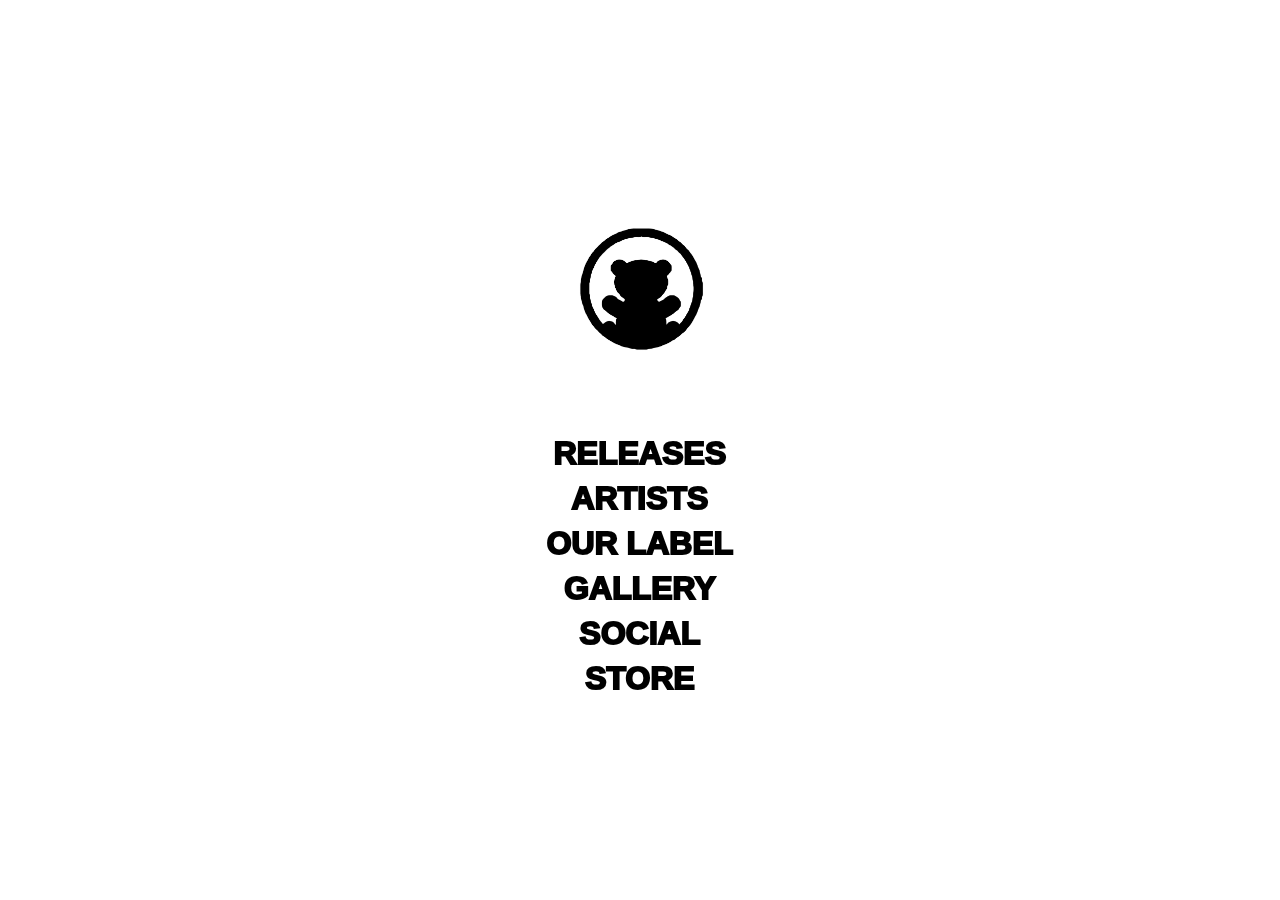
==== index.html @ 1a0dc119 "Update index.html" ====
<html>
	<head>
		<title>Home - Friends With Bears Records</title>
		
		<meta charset="UTF-8">
		<meta name="description" content="Friends With Bears Records Official Website · Bears Make Great Friends - Since 2021 | Discover artists, playlists, merchandise, and how to reach us.">
		<meta name="keywords" content="Friends With Bears, Record Label, Aster Sterling, Phonetex">
		<meta name="robots" content="index, follow"/>
		<meta name="MobileOptimized" content="width"/>
		<meta name="HandheldFriendly" content="true"/>
		<meta name="viewport" content="width=device-width, initial-scale=1.0">
		<meta property="og:title" content="Home - Friends With Bears" />
		<meta property="og:description" content="Friends With Bears Records Official Website. Discover music, radio and more." />
		<meta property=“og:image” content=“https://friendswithbears.com/assets/social-image.jpg”>
		<meta property=“og:url” content=“https://friendswithbears.com”>
		<meta name=“twitter:card” content=“summary_large_image”>
		
		<style>
			body {
				margin: 0;
				padding: 0;
				background-image: url('assets/background.jpg');
				background-size: cover;
				background-position: center;
				background-repeat: none;
			}
			
			#container {
				display: flex;
				height: 100%;
				align-items: center;
				justify-content: center;
			}
			
			#navBox {
				text-align: center;
				max-height: 82%;
				overflow: scroll;
			}
			
			#navBox ul {
				list-style-type: none;
				margin: 0;
				padding: 0;
				filter: drop-shadow(0px 0px .5em #FFF);
			}
			
			#navBox ul:hover {
				filter: drop-shadow(0px 0px .3em #FFF);
			}
			
			#navBox li {
				margin: .5em;
			}
			
			#logo {
				width: 5em;
				padding-bottom: 1.5em;
				
				
			}
			
			#navBox a {
				text-decoration: none;
				font-family: helvetica;
				font-weight: bold;
				color: #000;
				text-transform: uppercase;
				font-size: 2em;
				-webkit-text-stroke: 2px #000;
			}
			
			#navBox a:hover {
				-webkit-text-stroke: 4px #000;
				filter: drop-shadow(0px 0px .1em #000);
			}
		</style>
	</head>
	<body>
		<div id="container">
			<div id="navBox">
				<ul>
					<li>
						<a href="/">
							<img id="logo" src="assets/logo.png">
						</a>
					</li>
					<li>
						<a href="/releases">Releases</a>
					</li>
					<li>
						<a href="/artists">Artists</a>
					</li>
					<li>
						<a href="/ourlabel">Our Label</a>
					</li>
					<li>
						<a href="/gallery">Gallery</a>
					</li>
					<li>
						<a href="/social">Social</a>
					</li>
					<li>
						<a target="_blank" href="https://friendswithbears.bandcamp.com/merch">Store</a>
					</li>
				</ul>
			</div>
		</div>
	</body>
</html>
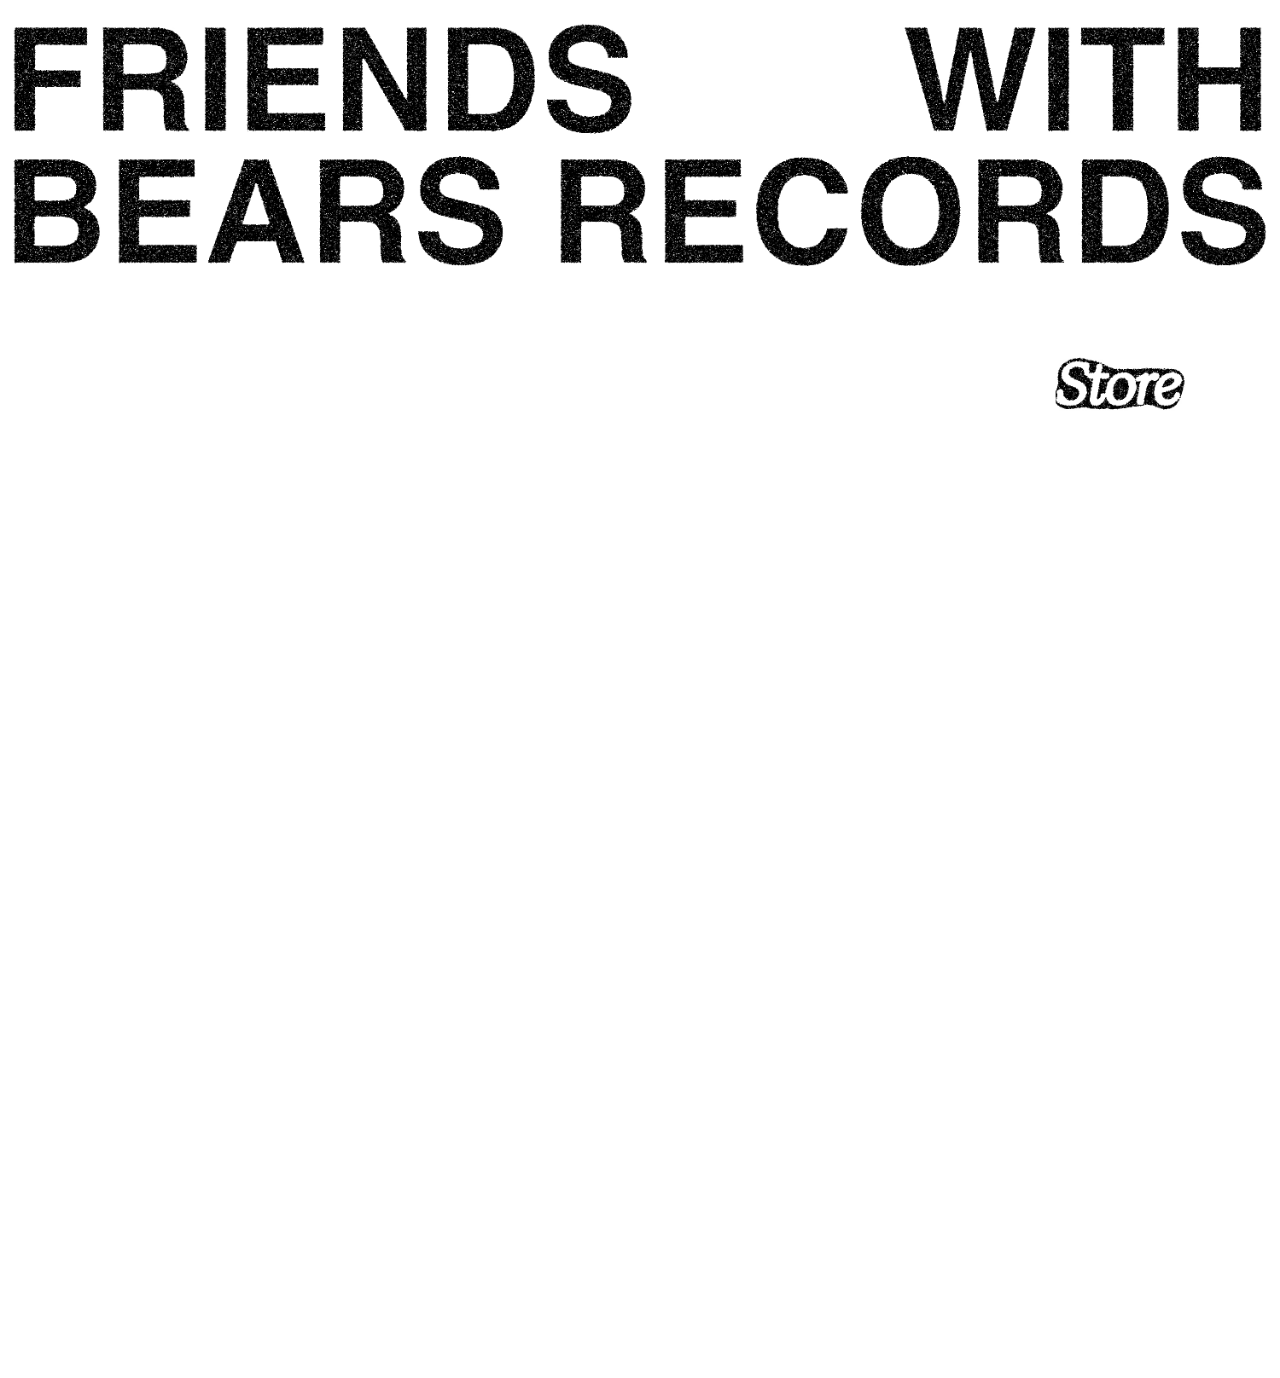
==== commit d83946c0: "Add files via upload" ====
--- a/index.html
+++ b/index.html
@@ -16,95 +16,96 @@
 		<meta name=“twitter:card” content=“summary_large_image”>
 		
 		<style>
+			
 			body {
 				margin: 0;
 				padding: 0;
-				background-image: url('assets/background.jpg');
-				background-size: cover;
-				background-position: center;
-				background-repeat: none;
+				overflow: hidden;
+				-webkit-user-select: none;
+				  -ms-user-select: none;
+				  user-select: none;
 			}
 			
-			#container {
-				display: flex;
-				height: 100%;
-				align-items: center;
-				justify-content: center;
+			header {
+				width: 100%;
+				height: auto;
+				background-image: url('assets/header.jpg');
+				background-size: contain;
+				background-position: top;
+				background-repeat: no-repeat;
 			}
 			
-			#navBox {
-				text-align: center;
-				max-height: 82%;
-				overflow: scroll;
+			header img {
+				width: 100%;
+				visibility: none;
+				pointer-events: none;
 			}
 			
-			#navBox ul {
-				list-style-type: none;
-				margin: 0;
-				padding: 0;
-				filter: drop-shadow(0px 0px .5em #FFF);
+			
+			#navbar {
+				width: 100%;
+				height: auto;
+				display: flex;
+				justify-content: space-evenly;
 			}
 			
-			#navBox ul:hover {
-				filter: drop-shadow(0px 0px .3em #FFF);
+			#navbar img {
+				width: 100%;
 			}
 			
-			#navBox li {
-				margin: .5em;
+			#navbar a:hover {
+				opacity: 60%;
 			}
 			
-			#logo {
-				width: 5em;
-				padding-bottom: 1.5em;
-				
-				
+			.linkimg {
+				pointer-events: none;
+				width: 100%;
 			}
 			
-			#navBox a {
-				text-decoration: none;
-				font-family: helvetica;
-				font-weight: bold;
-				color: #000;
-				text-transform: uppercase;
-				font-size: 2em;
-				-webkit-text-stroke: 2px #000;
+			#feature {
+				width: 100%;
+				pading: 1em;
+				height: 100%;
+				background-image: url('assets/feature.jpg');
+				background-position: top;
+				background-size: cover;
+				background-repeat: no-repeat;
 			}
 			
-			#navBox a:hover {
-				-webkit-text-stroke: 4px #000;
-				filter: drop-shadow(0px 0px .1em #000);
+			.hidden {
+				opacity: 0;
 			}
 		</style>
 	</head>
 	<body>
-		<div id="container">
-			<div id="navBox">
-				<ul>
-					<li>
-						<a href="/">
-							<img id="logo" src="assets/logo.png">
-						</a>
-					</li>
-					<li>
-						<a href="/releases">Releases</a>
-					</li>
-					<li>
-						<a href="/artists">Artists</a>
-					</li>
-					<li>
-						<a href="/ourlabel">Our Label</a>
-					</li>
-					<li>
-						<a href="/gallery">Gallery</a>
-					</li>
-					<li>
-						<a href="/social">Social</a>
-					</li>
-					<li>
-						<a target="_blank" href="https://friendswithbears.bandcamp.com/merch">Store</a>
-					</li>
-				</ul>
-			</div>
+		<a href="/">
+			<header>
+				<img src="assets/header.jpg">
+			</header>
+		</a>
+		<div id="navbar">
+			<a>
+				<div class="linkimg">
+					<img class="hidden" src="assets/releases.jpg">
+				</div>
+			</a>
+			<a>
+				<div class="linkimg">
+					<img class="hidden" src="assets/artists.jpg">
+				</div>
+			</a>
+			<a>
+				<div class="linkimg">
+					<img class="hidden" src="assets/ourlabel.jpg">
+				</div>
+			</a>
+			<a target="_blank" href="https://friendswithbears.bandcamp.com/merch">
+				<div class="linkimg">
+					<img src="assets/store.jpg">
+				</div>
+			</a>
+		</div>
+		<div id="feature">
 		</div>
 	</body>
-</html>
+</html>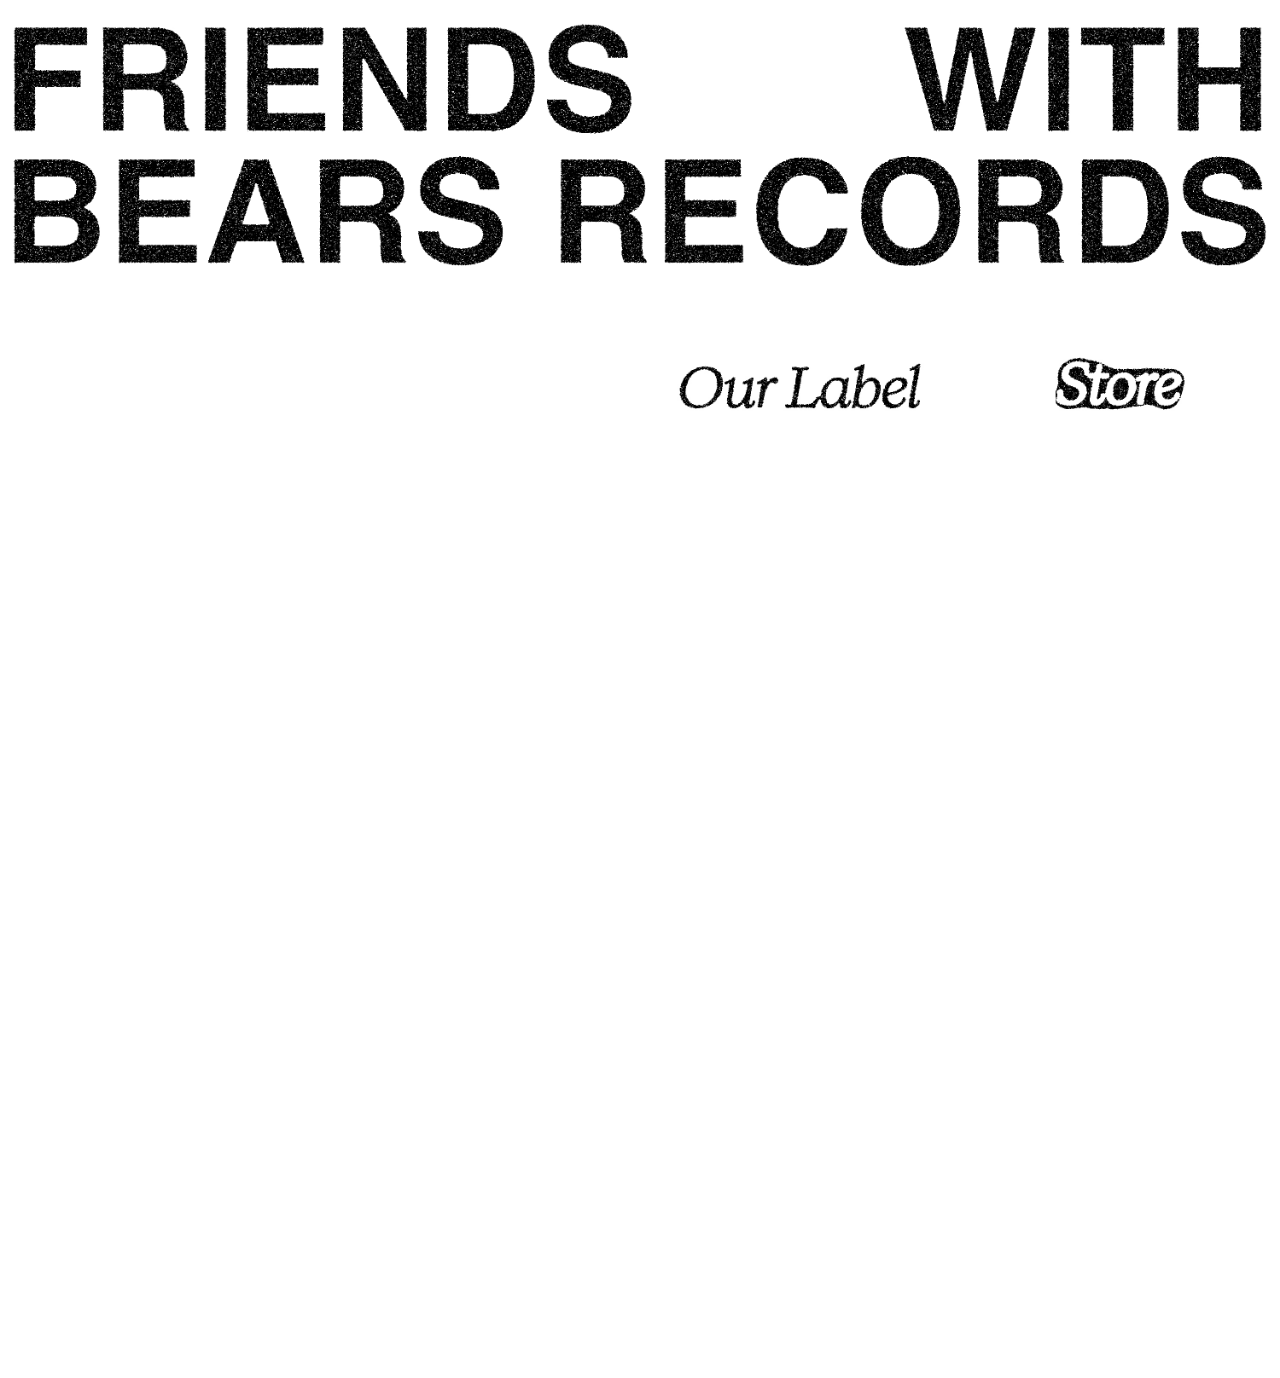
==== commit 44305f67: "Update index.html" ====
--- a/index.html
+++ b/index.html
@@ -94,9 +94,9 @@
 					<img class="hidden" src="assets/artists.jpg">
 				</div>
 			</a>
-			<a>
+			<a href="/ourlabel">
 				<div class="linkimg">
-					<img class="hidden" src="assets/ourlabel.jpg">
+					<img src="assets/ourlabel.jpg">
 				</div>
 			</a>
 			<a target="_blank" href="https://friendswithbears.bandcamp.com/merch">
@@ -108,4 +108,4 @@
 		<div id="feature">
 		</div>
 	</body>
-</html>+</html>
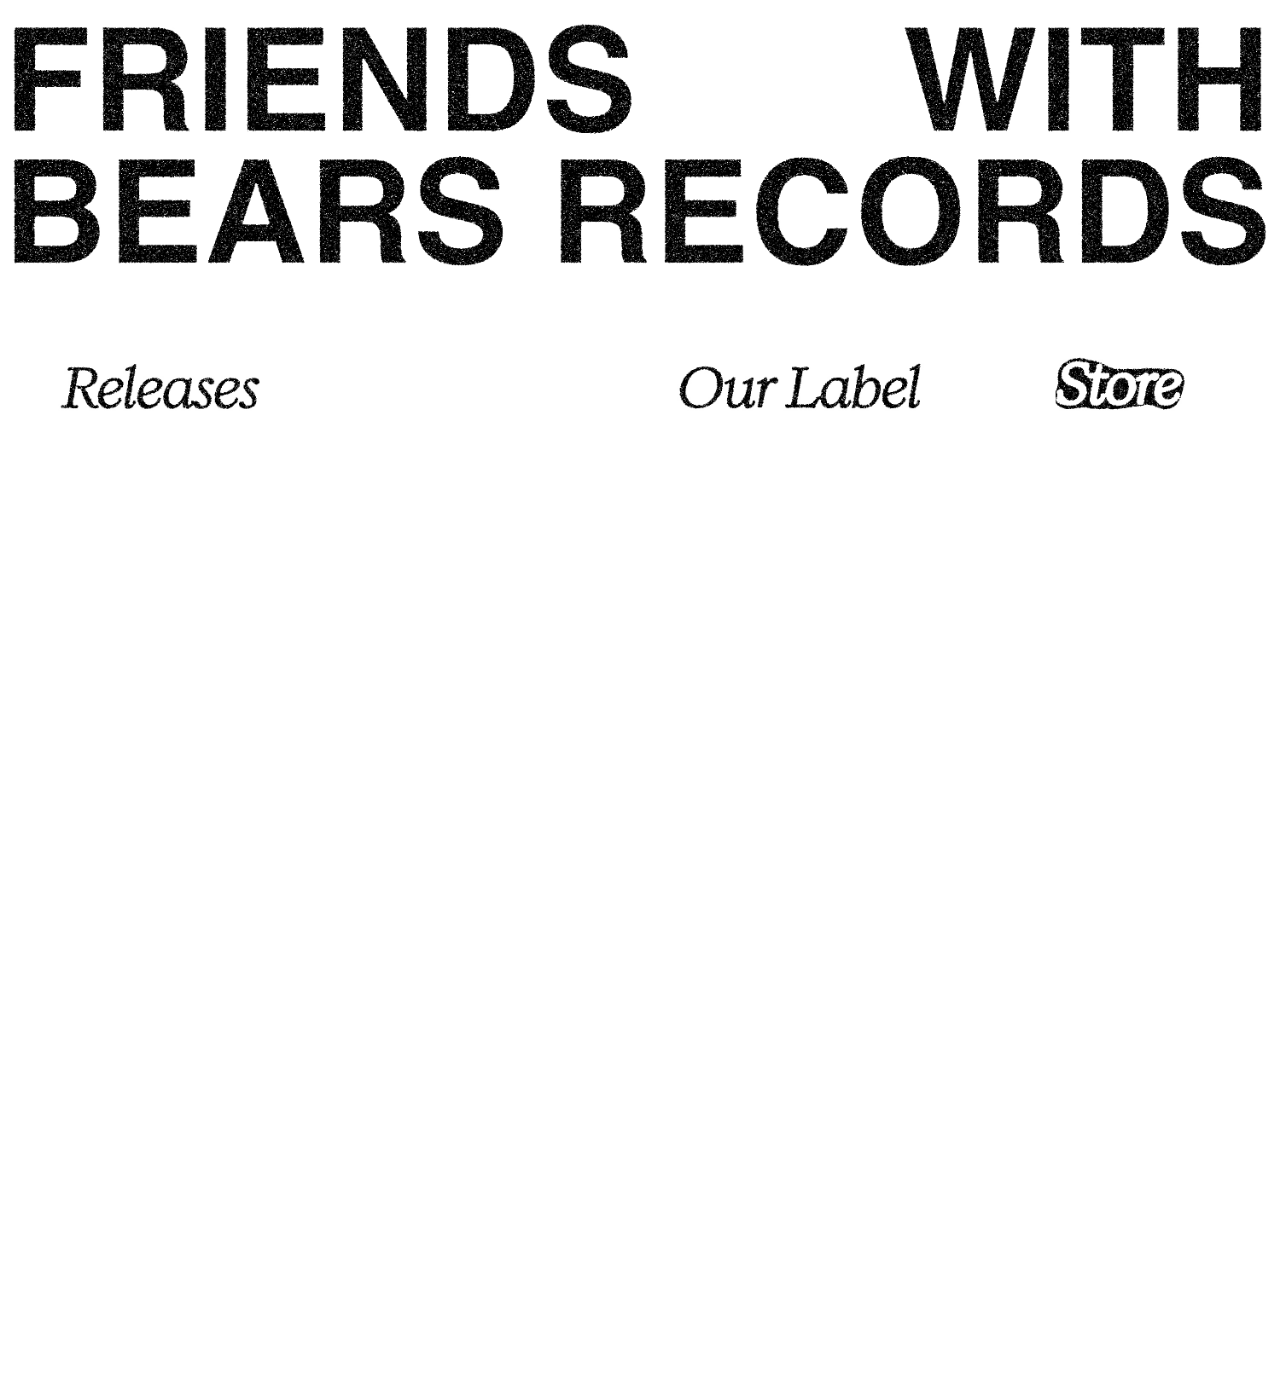
==== commit 4a2c5ea6: "Update index.html" ====
--- a/index.html
+++ b/index.html
@@ -84,9 +84,9 @@
 			</header>
 		</a>
 		<div id="navbar">
-			<a>
+			<a href="https://fwbears.tumblr.com">
 				<div class="linkimg">
-					<img class="hidden" src="assets/releases.jpg">
+					<img src="assets/releases.jpg">
 				</div>
 			</a>
 			<a>
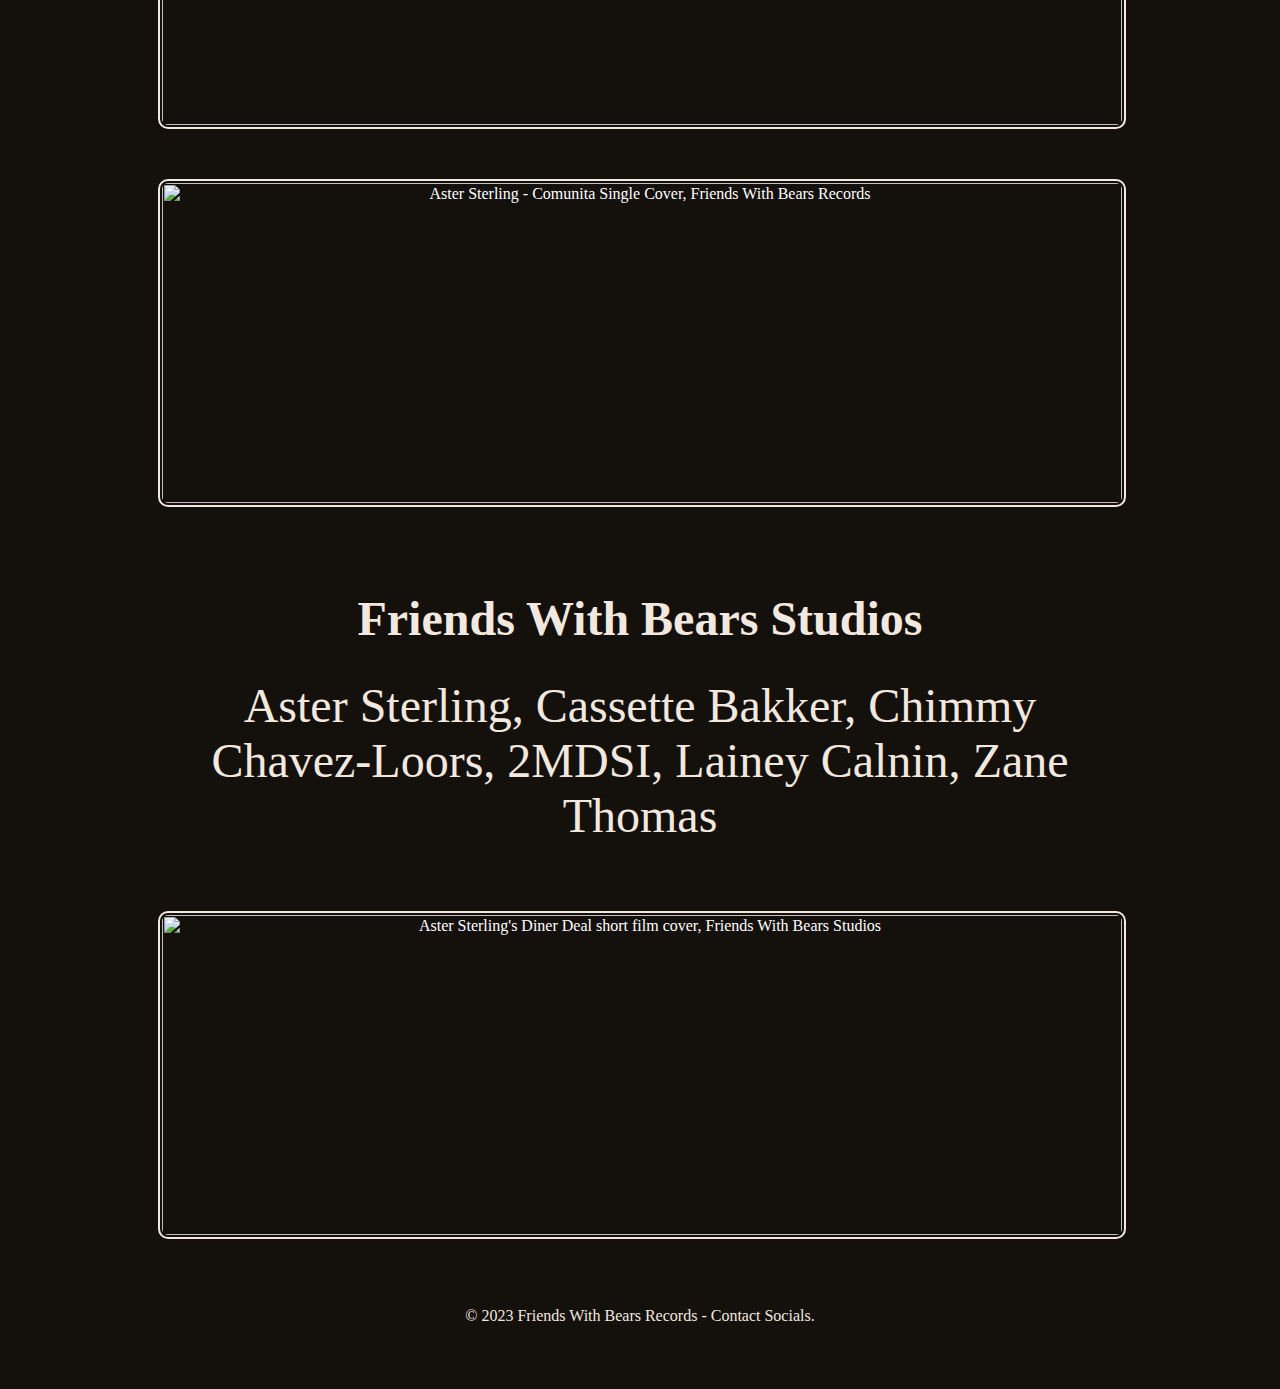
==== commit 0d3741bc: "Add files via upload" ====
--- a/index.html
+++ b/index.html
@@ -1,7 +1,6 @@
 <html>
 	<head>
-		<title>Home - Friends With Bears Records</title>
-		
+		<title>Friends With Bears Records</title>
 		<meta charset="UTF-8">
 		<meta name="description" content="Friends With Bears Records Official Website · Bears Make Great Friends - Since 2021 | Discover artists, playlists, merchandise, and how to reach us.">
 		<meta name="keywords" content="Friends With Bears, Record Label, Aster Sterling, Phonetex">
@@ -14,98 +13,145 @@
 		<meta property=“og:image” content=“https://friendswithbears.com/assets/social-image.jpg”>
 		<meta property=“og:url” content=“https://friendswithbears.com”>
 		<meta name=“twitter:card” content=“summary_large_image”>
-		
 		<style>
+			@font-face {
+				font-family: CartaNueva; 
+				src: url('assets/CartaNueva-Small.ttf'); 
+			} 
+			
+			@font-face {
+				font-family: Romie; 
+				src: url('assets/Romie-Regular.ttf'); 
+			} 
 			
 			body {
 				margin: 0;
 				padding: 0;
-				overflow: hidden;
-				-webkit-user-select: none;
-				  -ms-user-select: none;
-				  user-select: none;
+				background: #14100c;
+				display: flex;
+				align-items: center;
+				justify-content: center;
 			}
 			
-			header {
-				width: 100%;
+			#container {
+				width: 75%;
 				height: auto;
-				background-image: url('assets/header.jpg');
-				background-size: contain;
-				background-position: top;
-				background-repeat: no-repeat;
+				padding: 3em;
+				text-align: center;
 			}
 			
-			header img {
-				width: 100%;
-				visibility: none;
-				pointer-events: none;
+			h1 {
+				font-family: CartaNueva;
+				color: #f2e8df;
+				font-size: 3em;
 			}
 			
-			
-			#navbar {
-				width: 100%;
-				height: auto;
-				display: flex;
-				justify-content: space-evenly;
+			a {
+				font-family: Romie;
+				text-decoration: none;
+				color: #f2e8df;
+				font-size: 3em;
 			}
 			
-			#navbar img {
-				width: 100%;
+			a:hover {
+				text-decoration: underline;
+				opacity: 75%;
 			}
 			
-			#navbar a:hover {
-				opacity: 60%;
+			.highlight {
+				width: 100%;
+				height: 20em;
+				border: 2px solid #14100c; 
+				outline: 2px solid #f2e8df;
+				outline-offset: 0px;
+				border-radius: .5em;
+				overflow: hidden;
+				position: relative;
+				text-align: center;
+				color: white;
 			}
 			
-			.linkimg {
-				pointer-events: none;
+			.highlight img {
 				width: 100%;
+				min-height: 100%;
 			}
 			
-			#feature {
-				width: 100%;
-				pading: 1em;
-				height: 100%;
-				background-image: url('assets/feature.jpg');
-				background-position: top;
-				background-size: cover;
-				background-repeat: no-repeat;
+			.highlight img:hover {
+				opacity: 50%;
 			}
 			
-			.hidden {
+			.h_description {
+				position: absolute;
+				visibility: hidden;
 				opacity: 0;
+			}
+			
+			.highlight:hover .h_img{
+				opacity: 50%;
+			}
+			
+			.highlight:hover .h_description{
+				visibility: visible;
+				  opacity: 1;
+			}
+			
+			.middle {
+				display: flex;
+				height: 100%;
+				justify-content: center;
+				align-items: center;
+			}
+
+			#footer {
+				font-family: Romie;
+				color: #f2e8df;
+				font-size: 1em;
+			}
+			
+			#footer a{
+				font-size: 1em;
 			}
 		</style>
 	</head>
 	<body>
-		<a href="/">
-			<header>
-				<img src="assets/header.jpg">
-			</header>
-		</a>
-		<div id="navbar">
-			<a href="https://fwbears.tumblr.com">
-				<div class="linkimg">
-					<img src="assets/releases.jpg">
+		<div id="container">
+			<h1>Friends With Bears Records</h1>
+			
+			<p><a target="_blank" href="https://instagram.com/astersterling">Aster Sterling, </a> 
+			<a target="_blank" href="https://instagram.com/aprilfridae">April Fridae, </a> 
+			<a target="_blank" href="https://instagram.com/mare_music">Mare, </a> 
+			<a target="_blank" href="https://instagram.com/p1ugp_">Plugp</a></p>
+			<br><br><br>
+			<div class="highlight">
+				<div class="middle">
+					<img class="h_img"src="assets/undo-me.png" alt="April Fridae & Aster Sterling - Undo Me Single Cover, Friends With Bears Records">
+					<a class="h_description" target="_blank" href="https://distrokid.com/hyperfollow/aprilfridaeandastersterling/undo-me">Pre-Save Undo Me</a>
 				</div>
-			</a>
-			<a>
-				<div class="linkimg">
-					<img class="hidden" src="assets/artists.jpg">
+			</div>
+			<br><br><br>
+			<div class="highlight">
+				<div class="middle">
+					<img class="h_img"src="assets/comunita.jpg" alt="Aster Sterling - Comunita Single Cover, Friends With Bears Records">
+					<a class="h_description" target="_blank" href="https://distrokid.com/hyperfollow/astersterling/comunita-2">Stream Comunita</a>
 				</div>
-			</a>
-			<a href="/ourlabel">
-				<div class="linkimg">
-					<img src="assets/ourlabel.jpg">
+			</div>
+			<br><br><br>	
+			<h1>Friends With Bears Studios</h1>
+			<p><a target="_blank" href="https://instagram.com/astersterling">Aster Sterling, </a>
+			<a target="_blank" href="https://instagram.com/jeffbuckley420">Cassette Bakker, </a>
+			<a target="_blank" href="https://instagram.com/slim_chimmy">Chimmy Chavez-Loors, </a>
+			<a target="_blank" href="https://instagram.com/2mdsi_">2MDSI, </a>
+			<a target="_blank" href="https://instagram.com/laineysonline">Lainey Calnin, </a>
+			<a target="_blank" href="https://instagram.com/pockeywn_">Zane Thomas</a></p>
+			<br><br><br>
+			<div class="highlight">
+				<div class="middle">
+					<img class="h_img"src="assets/diner-deal.png" alt="Aster Sterling's Diner Deal short film cover, Friends With Bears Studios">
+					<a target="_blank" class="h_description" href="https://youtu.be/VQIhdDq0ZQc?si=N2ntfpa9Xf5HtLHp">Watch Diner Deal</a>
 				</div>
-			</a>
-			<a target="_blank" href="https://friendswithbears.bandcamp.com/merch">
-				<div class="linkimg">
-					<img src="assets/store.jpg">
-				</div>
-			</a>
-		</div>
-		<div id="feature">
+			</div>
+			<br><br><br>
+			<p id="footer">&copy; 2023 Friends With Bears Records - <a href="mailto:hi@friendswithbears.com">Contact</a> <a target="_blank" href="https://instagram.com/friendswbears">Socials.</a></p>
 		</div>
 	</body>
-</html>
+</html>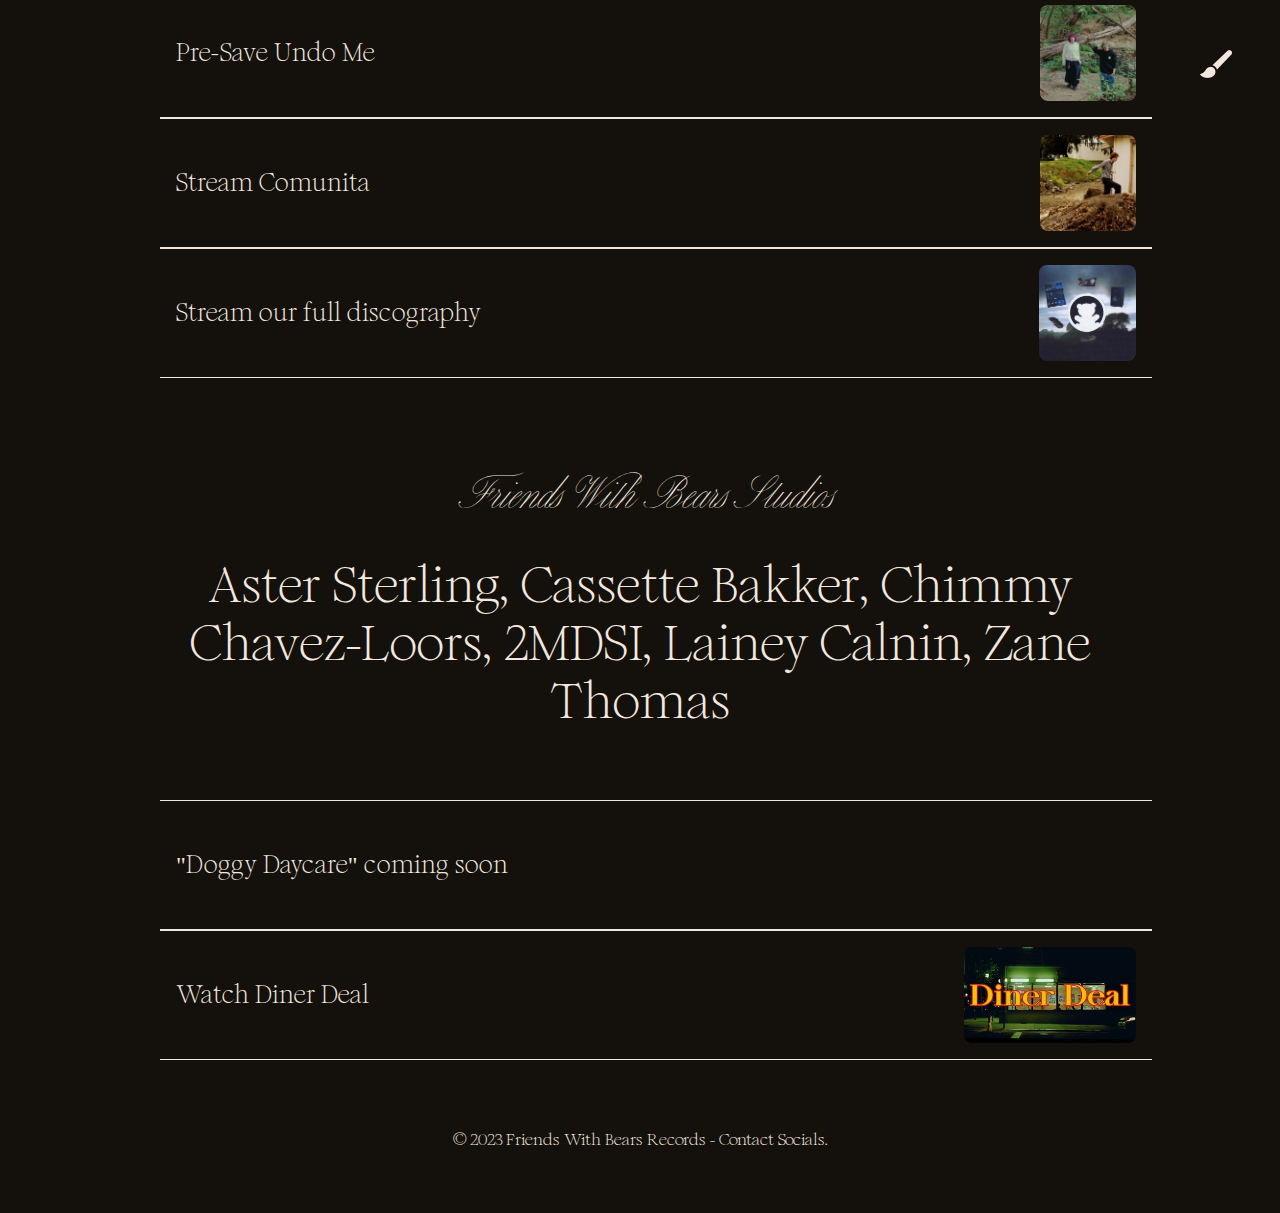
==== commit de2eb559: "Add files via upload" ====
--- a/index.html
+++ b/index.html
@@ -58,43 +58,6 @@
 				opacity: 75%;
 			}
 			
-			.highlight {
-				width: 100%;
-				height: 20em;
-				border: 2px solid #14100c; 
-				outline: 2px solid #f2e8df;
-				outline-offset: 0px;
-				border-radius: .5em;
-				overflow: hidden;
-				position: relative;
-				text-align: center;
-				color: white;
-			}
-			
-			.highlight img {
-				width: 100%;
-				min-height: 100%;
-			}
-			
-			.highlight img:hover {
-				opacity: 50%;
-			}
-			
-			.h_description {
-				position: absolute;
-				visibility: hidden;
-				opacity: 0;
-			}
-			
-			.highlight:hover .h_img{
-				opacity: 50%;
-			}
-			
-			.highlight:hover .h_description{
-				visibility: visible;
-				  opacity: 1;
-			}
-			
 			.middle {
 				display: flex;
 				height: 100%;
@@ -111,31 +74,112 @@
 			#footer a{
 				font-size: 1em;
 			}
+			
+			.grid {
+				margin: 0;
+				padding: 1em;
+				width: 100%;
+				height: 6em;
+				border-top: 1px solid #f2e8df;
+				border-bottom: 1px solid #f2e8df;
+			}
+			
+			.grid_info{
+				margin: 0;
+				width: 50%;
+				height: 100%;
+				display: flex;
+				align-items: center;
+				font-size: .5em;
+				float: left;
+			}
+			
+			.grid_img {
+				width: 50%;
+				height: 100%;
+				float: right;
+				display: flex;
+				justify-content: right;
+			}
+			
+			.grid_img img{
+				height: 6em;	
+				border-radius: .5em;
+			}
+			
+			.grid_info p{
+				font-family: Romie;
+				text-decoration: none;
+				color: #f2e8df;
+				font-size: 3em;
+			}
+			
+			.color-changer {
+				position: fixed;
+				top: 3em;
+				right: 3em;
+				height: 2em;
+				width: 2em;
+				background-image: url("assets/brush.png");
+				background-position: center;
+				background-size: cover;
+			}
+			
+			.color-changer input {
+				position: absolute;
+				top: 0;
+				left: 0;
+				width: 100%;
+				height: 100%;
+				opacity: 0;
+			}
+			
+			::selection {
+				  background: #f2e8df;
+				  color: #14100c;
+				  opacity: .99;
+				}
 		</style>
 	</head>
 	<body>
 		<div id="container">
+			<div class="color-changer">
+				<input type="color">
+			</div>
 			<h1>Friends With Bears Records</h1>
-			
 			<p><a target="_blank" href="https://instagram.com/astersterling">Aster Sterling, </a> 
 			<a target="_blank" href="https://instagram.com/aprilfridae">April Fridae, </a> 
 			<a target="_blank" href="https://instagram.com/mare_music">Mare, </a> 
 			<a target="_blank" href="https://instagram.com/p1ugp_">Plugp</a></p>
 			<br><br><br>
-			<div class="highlight">
-				<div class="middle">
-					<img class="h_img"src="assets/undo-me.png" alt="April Fridae & Aster Sterling - Undo Me Single Cover, Friends With Bears Records">
-					<a class="h_description" target="_blank" href="https://distrokid.com/hyperfollow/aprilfridaeandastersterling/undo-me">Pre-Save Undo Me</a>
-				</div>
-			</div>
-			<br><br><br>
-			<div class="highlight">
-				<div class="middle">
-					<img class="h_img"src="assets/comunita.jpg" alt="Aster Sterling - Comunita Single Cover, Friends With Bears Records">
-					<a class="h_description" target="_blank" href="https://distrokid.com/hyperfollow/astersterling/comunita-2">Stream Comunita</a>
-				</div>
-			</div>
-			<br><br><br>	
+			<div class="grid">
+				<div class="grid_info">
+					<a href="">Pre-Save Undo Me</a>
+				</div>
+				<div class="grid_img">
+					<img src="assets/undo-me.png">
+				</div>
+			</div>
+			
+			<div class="grid">
+				<div class="grid_info">
+					<a href="">Stream Comunita</a>
+				</div>
+				<div class="grid_img">
+					<img src="assets/comunita.jpg">
+				</div>
+			</div>
+			
+			<div class="grid">
+				<div class="grid_info">
+					<a href="">Stream our full discography</a>
+				</div>
+				<div class="grid_img">
+					<img src="assets/discog.jpg">
+				</div>
+			</div>
+			<br><br><br>
+			
 			<h1>Friends With Bears Studios</h1>
 			<p><a target="_blank" href="https://instagram.com/astersterling">Aster Sterling, </a>
 			<a target="_blank" href="https://instagram.com/jeffbuckley420">Cassette Bakker, </a>
@@ -143,15 +187,43 @@
 			<a target="_blank" href="https://instagram.com/2mdsi_">2MDSI, </a>
 			<a target="_blank" href="https://instagram.com/laineysonline">Lainey Calnin, </a>
 			<a target="_blank" href="https://instagram.com/pockeywn_">Zane Thomas</a></p>
-			<br><br><br>
-			<div class="highlight">
-				<div class="middle">
-					<img class="h_img"src="assets/diner-deal.png" alt="Aster Sterling's Diner Deal short film cover, Friends With Bears Studios">
-					<a target="_blank" class="h_description" href="https://youtu.be/VQIhdDq0ZQc?si=N2ntfpa9Xf5HtLHp">Watch Diner Deal</a>
-				</div>
-			</div>
-			<br><br><br>
+			
+			<br><br><br>
+			<div class="grid">
+				<div class="grid_info">
+					<p>"Doggy Daycare" coming soon</p>
+				</div>
+			</div>
+			
+			<div class="grid">
+				<div class="grid_info">
+					<a href="">Watch Diner Deal</a>
+				</div>
+				<div class="grid_img">
+					<img src="assets/diner-deal.jpg">
+				</div>
+			</div>
+			<br><br><br>
+			
 			<p id="footer">&copy; 2023 Friends With Bears Records - <a href="mailto:hi@friendswithbears.com">Contact</a> <a target="_blank" href="https://instagram.com/friendswbears">Socials.</a></p>
 		</div>
+		
+		<script src="https://cdnjs.cloudfare.com/ajax/libs/chroma-js/2.1.0/chroma.min.js"></script>
+		<script>
+		
+			const changer = document.querySelector("div.color-changer input")
+			const bodyTag = document.querySelector("body")
+			
+			changer.addEventListener("input", function(){
+				bodyTag.style.backgroundColor = changer.value
+				
+				const color = chroma(changer.value)
+				
+				if(color.luminance() < 0.3) {
+					
+				}
+			})
+		
+		</script>
 	</body>
 </html>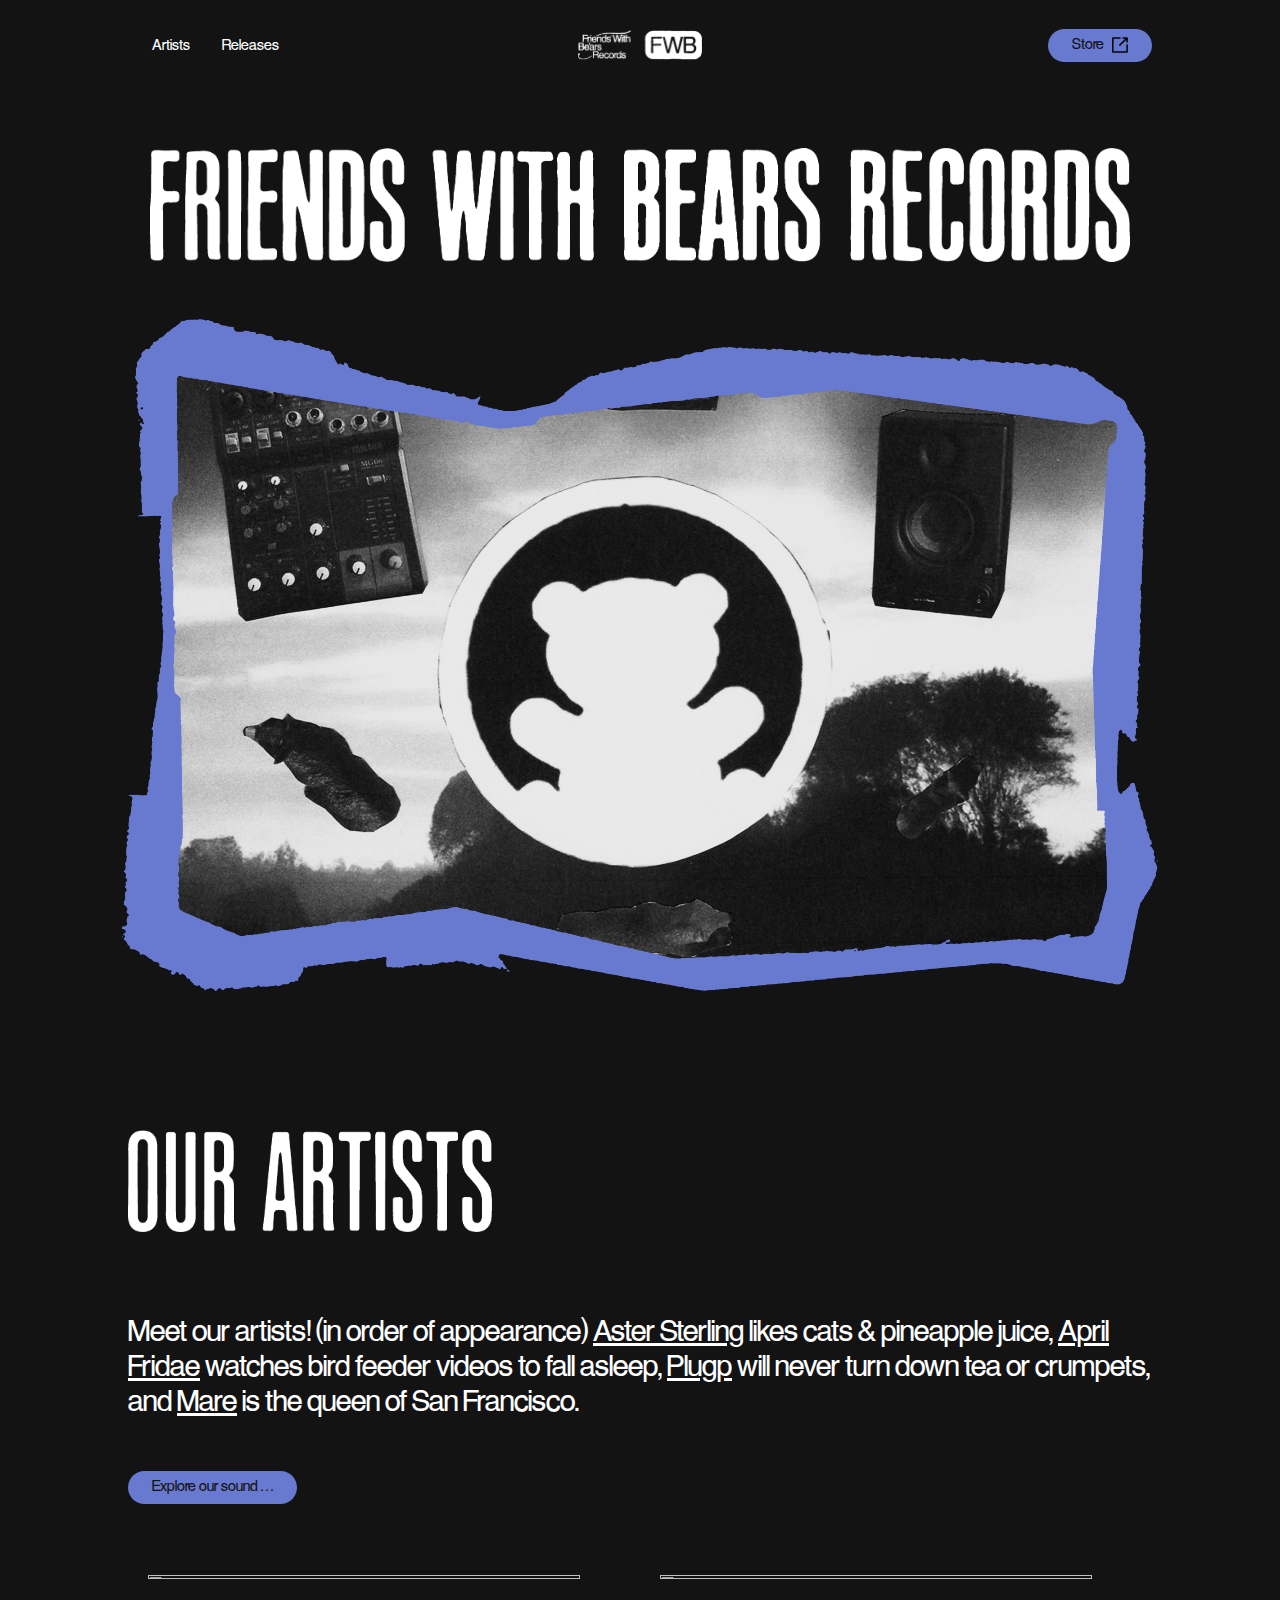
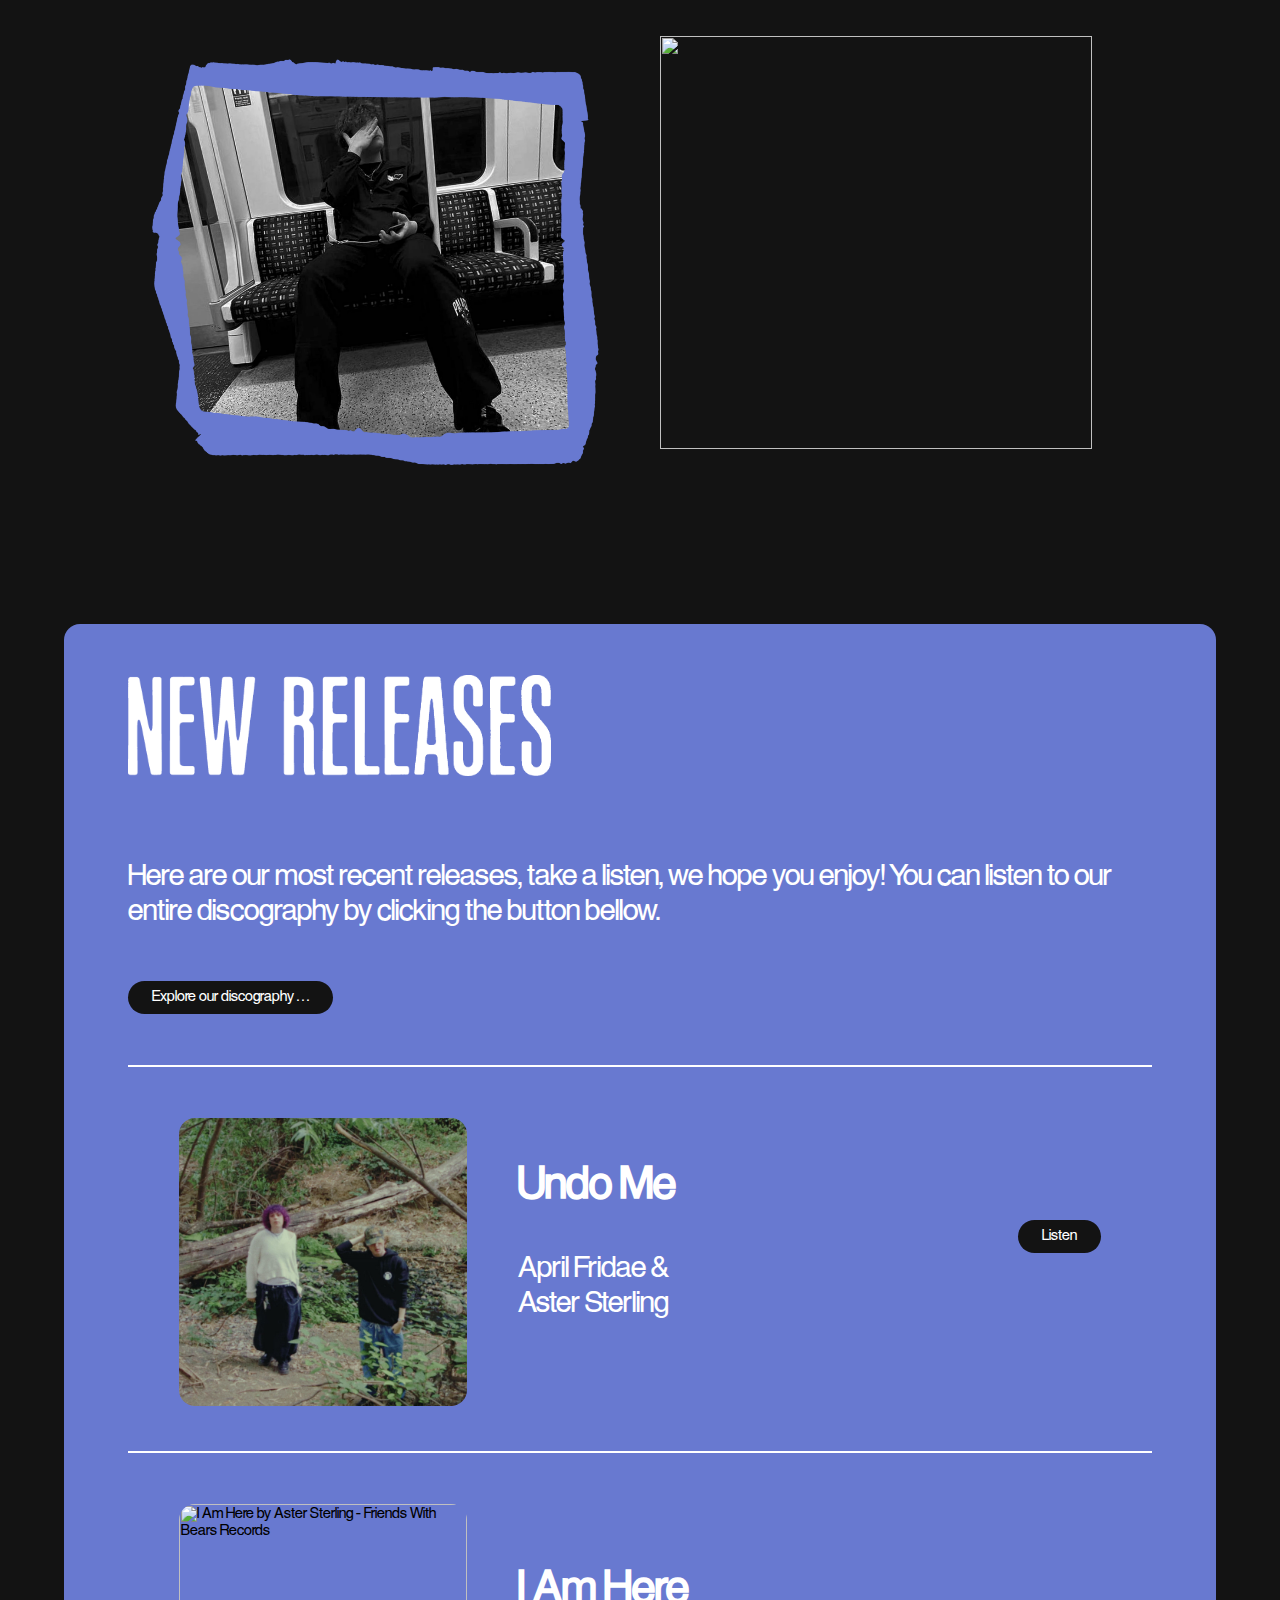
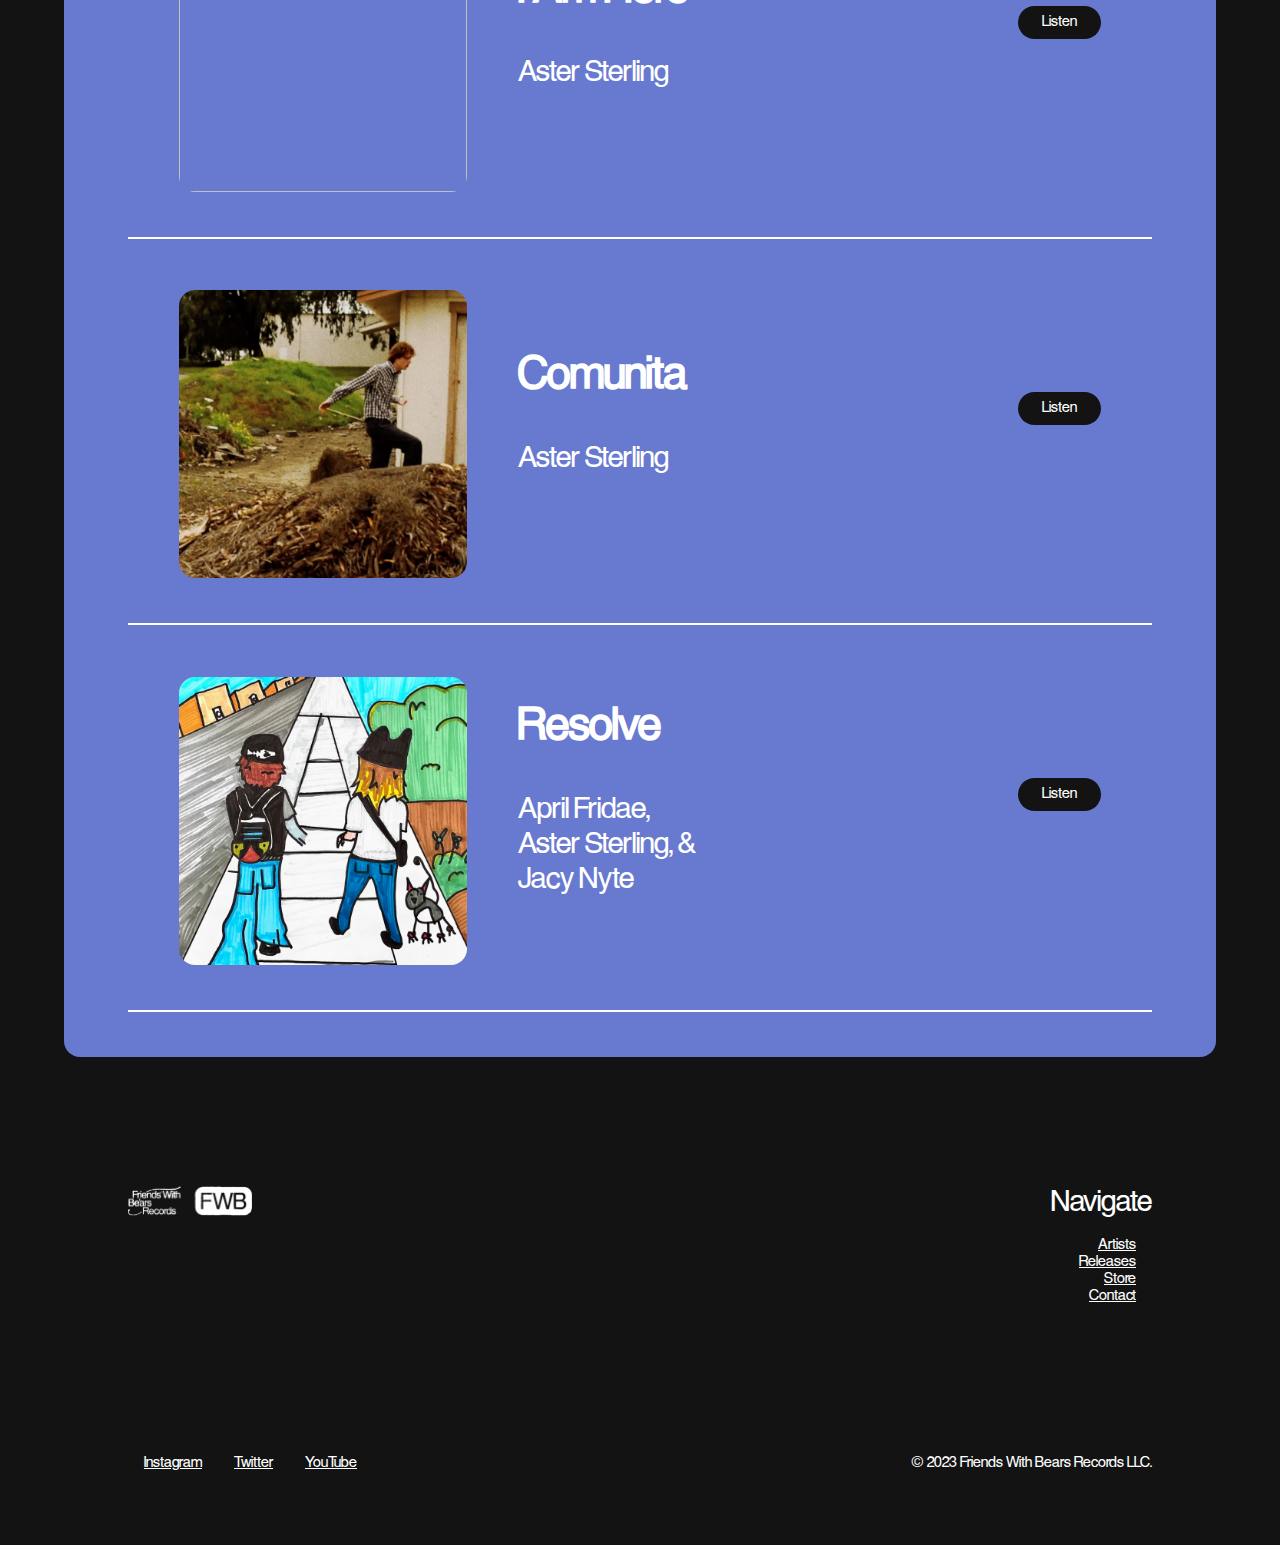
==== commit f9dcbd7f: "Add files via upload" ====
--- a/index.html
+++ b/index.html
@@ -1,229 +1,209 @@
 <html>
+	
 	<head>
 		<title>Friends With Bears Records</title>
+	
 		<meta charset="UTF-8">
-		<meta name="description" content="Friends With Bears Records Official Website · Bears Make Great Friends - Since 2021 | Discover artists, playlists, merchandise, and how to reach us.">
+		<meta name="description"
+			content="Friends With Bears Records Official Website · Bears Make Great Friends - Since 2021 | Discover artists, playlists, merchandise, and how to reach us.">
 		<meta name="keywords" content="Friends With Bears, Record Label, Aster Sterling, Phonetex">
-		<meta name="robots" content="index, follow"/>
-		<meta name="MobileOptimized" content="width"/>
-		<meta name="HandheldFriendly" content="true"/>
+		<meta name="robots" content="index, follow" />
+		<meta name="MobileOptimized" content="width" />
+		<meta name="HandheldFriendly" content="true" />
 		<meta name="viewport" content="width=device-width, initial-scale=1.0">
 		<meta property="og:title" content="Home - Friends With Bears" />
-		<meta property="og:description" content="Friends With Bears Records Official Website. Discover music, radio and more." />
+		<meta property="og:description"
+			content="Friends With Bears Records Official Website. Discover music, radio and more." />
 		<meta property=“og:image” content=“https://friendswithbears.com/assets/social-image.jpg”>
 		<meta property=“og:url” content=“https://friendswithbears.com”>
 		<meta name=“twitter:card” content=“summary_large_image”>
-		<style>
-			@font-face {
-				font-family: CartaNueva; 
-				src: url('assets/CartaNueva-Small.ttf'); 
-			} 
-			
-			@font-face {
-				font-family: Romie; 
-				src: url('assets/Romie-Regular.ttf'); 
-			} 
-			
-			body {
-				margin: 0;
-				padding: 0;
-				background: #14100c;
-				display: flex;
-				align-items: center;
-				justify-content: center;
-			}
-			
-			#container {
-				width: 75%;
-				height: auto;
-				padding: 3em;
-				text-align: center;
-			}
-			
-			h1 {
-				font-family: CartaNueva;
-				color: #f2e8df;
-				font-size: 3em;
-			}
-			
-			a {
-				font-family: Romie;
-				text-decoration: none;
-				color: #f2e8df;
-				font-size: 3em;
-			}
-			
-			a:hover {
-				text-decoration: underline;
-				opacity: 75%;
-			}
-			
-			.middle {
-				display: flex;
-				height: 100%;
-				justify-content: center;
-				align-items: center;
-			}
-
-			#footer {
-				font-family: Romie;
-				color: #f2e8df;
-				font-size: 1em;
-			}
-			
-			#footer a{
-				font-size: 1em;
-			}
-			
-			.grid {
-				margin: 0;
-				padding: 1em;
-				width: 100%;
-				height: 6em;
-				border-top: 1px solid #f2e8df;
-				border-bottom: 1px solid #f2e8df;
-			}
-			
-			.grid_info{
-				margin: 0;
-				width: 50%;
-				height: 100%;
-				display: flex;
-				align-items: center;
-				font-size: .5em;
-				float: left;
-			}
-			
-			.grid_img {
-				width: 50%;
-				height: 100%;
-				float: right;
-				display: flex;
-				justify-content: right;
-			}
-			
-			.grid_img img{
-				height: 6em;	
-				border-radius: .5em;
-			}
-			
-			.grid_info p{
-				font-family: Romie;
-				text-decoration: none;
-				color: #f2e8df;
-				font-size: 3em;
-			}
-			
-			.color-changer {
-				position: fixed;
-				top: 3em;
-				right: 3em;
-				height: 2em;
-				width: 2em;
-				background-image: url("assets/brush.png");
-				background-position: center;
-				background-size: cover;
-			}
-			
-			.color-changer input {
-				position: absolute;
-				top: 0;
-				left: 0;
-				width: 100%;
-				height: 100%;
-				opacity: 0;
-			}
-			
-			::selection {
-				  background: #f2e8df;
-				  color: #14100c;
-				  opacity: .99;
-				}
-		</style>
+	
+		<link rel="stylesheet" href="style.css">
 	</head>
+	
 	<body>
-		<div id="container">
-			<div class="color-changer">
-				<input type="color">
-			</div>
-			<h1>Friends With Bears Records</h1>
-			<p><a target="_blank" href="https://instagram.com/astersterling">Aster Sterling, </a> 
-			<a target="_blank" href="https://instagram.com/aprilfridae">April Fridae, </a> 
-			<a target="_blank" href="https://instagram.com/mare_music">Mare, </a> 
-			<a target="_blank" href="https://instagram.com/p1ugp_">Plugp</a></p>
-			<br><br><br>
-			<div class="grid">
-				<div class="grid_info">
-					<a href="">Pre-Save Undo Me</a>
-				</div>
-				<div class="grid_img">
-					<img src="assets/undo-me.png">
-				</div>
-			</div>
-			
-			<div class="grid">
-				<div class="grid_info">
-					<a href="">Stream Comunita</a>
-				</div>
-				<div class="grid_img">
-					<img src="assets/comunita.jpg">
-				</div>
-			</div>
-			
-			<div class="grid">
-				<div class="grid_info">
-					<a href="">Stream our full discography</a>
-				</div>
-				<div class="grid_img">
-					<img src="assets/discog.jpg">
-				</div>
-			</div>
-			<br><br><br>
-			
-			<h1>Friends With Bears Studios</h1>
-			<p><a target="_blank" href="https://instagram.com/astersterling">Aster Sterling, </a>
-			<a target="_blank" href="https://instagram.com/jeffbuckley420">Cassette Bakker, </a>
-			<a target="_blank" href="https://instagram.com/slim_chimmy">Chimmy Chavez-Loors, </a>
-			<a target="_blank" href="https://instagram.com/2mdsi_">2MDSI, </a>
-			<a target="_blank" href="https://instagram.com/laineysonline">Lainey Calnin, </a>
-			<a target="_blank" href="https://instagram.com/pockeywn_">Zane Thomas</a></p>
-			
-			<br><br><br>
-			<div class="grid">
-				<div class="grid_info">
-					<p>"Doggy Daycare" coming soon</p>
-				</div>
-			</div>
-			
-			<div class="grid">
-				<div class="grid_info">
-					<a href="">Watch Diner Deal</a>
-				</div>
-				<div class="grid_img">
-					<img src="assets/diner-deal.jpg">
-				</div>
-			</div>
-			<br><br><br>
-			
-			<p id="footer">&copy; 2023 Friends With Bears Records - <a href="mailto:hi@friendswithbears.com">Contact</a> <a target="_blank" href="https://instagram.com/friendswbears">Socials.</a></p>
+		<header>
+			<div class="left">
+				<ul>
+					<li><a href="#roster">Artists</a></li>
+					<li><a href="#releases">Releases</a></li>
+				</ul>
+			</div>
+			<div class="center">
+				<center>
+					<img id="header-logo" src="assets/duo-logo.png">
+				</center>
+			</div>
+			<div class="right">
+				<div id="stupid-button">
+					<a href="https://shop.friendswithbears.com" target="blank">
+						<button>
+								Store
+								<img src="assets/link-icon.png">
+							</button></a>
+				</div>
+			</div>
+		</header>
+		<div id="spotlight">
+			<center>
+				<img class="title" src="assets/title.png" alt="Friends With Bears Records">
+				<img id="spotlight" src="assets/spotlight.jpg" alt="Friends With Bears Records logo collage">
+			</center>
 		</div>
-		
-		<script src="https://cdnjs.cloudfare.com/ajax/libs/chroma-js/2.1.0/chroma.min.js"></script>
-		<script>
-		
-			const changer = document.querySelector("div.color-changer input")
-			const bodyTag = document.querySelector("body")
-			
-			changer.addEventListener("input", function(){
-				bodyTag.style.backgroundColor = changer.value
-				
-				const color = chroma(changer.value)
-				
-				if(color.luminance() < 0.3) {
-					
-				}
-			})
-		
-		</script>
+	
+		<div id="roster">
+	
+			<img class="title" src="assets/our-artists.png" alt="Our Artists">
+	
+			<p>
+				Meet our artists! (in order of appearance) <a href="https://instagram.com/astersterling"
+					target="_blank">Aster Sterling</a> likes cats & pineapple juice, <a
+					href="https://instagram.com/aprilfridae" target="_blank">April Fridae</a> watches bird feeder
+				videos to fall asleep, <a href="https://instagram.com/p1ugp_" target="_blank">Plugp</a> will never turn down
+				tea or crumpets, and <a href="https://instagram.com/mare_music" target="_blank">Mare</a> is the queen of San
+				Francisco.
+			</p>
+			<div class="button-enclosure">
+				<a href="https://open.spotify.com/playlist/3HQ9Eih5ivtR82uxAhouwL?si=9844025655944751" target="_blank">
+					<button>Explore our sound . . .</button>
+				</a>
+			</div>
+			<div class="container">
+				<div class="image">
+					<a href="https://instagram.com/astersterling" target="_blank">
+						<img src="assets/aster-sterling.png" alt="Aster Sterling - Friends With Bears Records" />
+					</a>
+				</div>
+				<div class="image">
+					<a href="https://instagram.com/aprilfridae" target="_blank">
+						<img src="assets/april-fridae.png" alt="April Fridae - Friends With Bears Records" />
+					</a>
+				</div>
+				<div class="image">
+					<a href="https://instagram.com/p1ugp_" alt="Plugp - Friends With Bears Records" target="_blank">
+						<img src="assets/plugp.png" />
+					</a>
+				</div>
+				<div class="image">
+					<a href="https://instagram.com/mare_music" alt="Mare - Friends With Bears Records" target="_blank">
+						<img src="assets/mare.png" />
+					</a>
+				</div>
+			</div>
+		</div>
+	
+	
+		<div id="releases">
+			<img class="title" src="assets/new-releases.png">
+	
+			<p>
+				Here are our most recent releases, take a listen, we hope you enjoy! You can listen to our entire
+				discography by clicking the button bellow.
+			</p>
+			<div class="button-enclosure">
+				<a href="https://open.spotify.com/playlist/3HQ9Eih5ivtR82uxAhouwL?si=9844025655944751" target="_blank">
+					<button class="release-button">Explore our discography . . .</button>
+				</a>
+				<div class="release-item">
+					<img src="assets/undo-me.jpg" alt="Undo Me by April Fridae & Aster Sterling - Friends With Bears Records">
+					<div class="release-info">
+						<h2>Undo Me</h2>
+						<p>April Fridae & Aster Sterling</p>
+					</div>
+					<div class="button-align">
+						<a href="https://open.spotify.com/album/4duKCvGvYPVr4cT0wiRdWD?si=ggFTEcAbTx6wtRKbNeDiHQ"
+							target="_blank">
+							<button class="release-button">Listen</button>
+						</a>
+					</div>
+				</div>
+	
+				<div class="bumper">
+				</div>
+	
+				<div class="release-item">
+					<img src="assets/i-am-here.jpg" alt="I Am Here by Aster Sterling - Friends With Bears Records">
+					<div class="release-info">
+						<h2>I Am Here</h2>
+						<p>Aster Sterling</p>
+					</div>
+					<div class="button-align">
+						<a href="https://open.spotify.com/track/0dxuBN7qW9ArRKNJ60ViyL?si=19de8058eb4e40a3" target="_blank">
+							<button class="release-button">Listen</button>
+						</a>
+					</div>
+				</div>
+	
+				<div class="bumper">
+				</div>
+	
+	
+				<div class="release-item">
+					<img src="assets/comunita.jpg" alt="Comunita by Aster Sterling - Friends With Bears Records">
+					<div class="release-info">
+						<h2>Comunita</h2>
+						<p>Aster Sterling</p>
+					</div>
+					<div class="button-align">
+						<a href="https://open.spotify.com/track/17mpEbczNUAcxjgOCg9xbO?si=531ae41b6b464b33" target="_blank">
+							<button class="release-button">Listen</button>
+						</a>
+					</div>
+				</div>
+	
+				<div class="bumper">
+				</div>
+	
+				<div class="release-item">
+					<img src="assets/resolve.jpg" alt="Resolve by April Fridae, Aster Sterling, & Jacy Nyte - Friends With Bears Records">
+					<div class="release-info">
+						<h2>Resolve</h2>
+						<p>April Fridae, Aster Sterling, & Jacy Nyte</p>
+					</div>
+					<div class="button-align">
+						<a href="https://open.spotify.com/album/2ZjanIPS4WVSndc6r8HCfh?si=TPWV5bSKTbCIY2yBR1oPUw"
+							target="_blank">
+							<button class="release-button">Listen</button>
+						</a>
+					</div>
+				</div>
+	
+				<div class="bumper">
+				</div>
+				<div id="release-footer">
+				</div>
+	
+			</div>
+		</div>
+	
+		<footer>
+			<div id="footer-content">
+				<div id="footer-logo">
+					<img src="assets/duo-logo.png">
+				</div>
+				<div id="footer-newsletter">
+					<ul>
+						<li>
+							<p>Navigate</p>
+						</li>
+						<br>
+						<li><a href="#roster">Artists</a></li>
+						<li><a href="#releases">Releases</a></li>
+						<li><a href="https://store.friendswithbears.com">Store</a></li>
+						<li><a href="mailto:hi@friendswithbears.com">Contact</a></li>
+					</ul>
+				</div>
+				<div id="footer-socials">
+					<ul>
+						<li><a href="https://instagram.com/friendsbears">Instagram</a></li>
+						<li><a href="https://twitter.com/friendsbears">Twitter</a></li>
+						<li><a href="https://youtube.com/@friendswithbears">YouTube</a></li>
+					</ul>
+				</div>
+				<div id="footer-copyright">
+					<p>&#169 2023 Friends With Bears Records LLC.</p>
+				</div>
+		</footer>
 	</body>
-</html>+	
+	</html>--- a/style.css
+++ b/style.css
@@ -0,0 +1,390 @@
+@font-face {
+	font-family: Europa;
+	src: url('assets/EuropaGroteskSH-Reg.otf');
+	}
+	
+	body {
+	margin: 0;
+	padding: 0;
+	width: 100%;
+	background: #131313;
+	font-family: Europa;
+	
+	-webkit-user-select: none;
+	-ms-user-select: none;
+	user-select: none;
+	}
+	
+	header {
+	margin: 0 7.5% 0 7.5%;
+	padding: 0;
+	height: 10vh;
+	display: flex;
+	justify-content: center;
+	align-items: center;
+	}
+	
+	header ul {
+	list-style-type: none;
+	margin: 0;
+	}
+	
+	header li {
+	float: left;
+	margin: 0;
+	padding-top: 3px;
+	}
+	
+	li a {
+	text-decoration: none;
+	color: #fff;
+	font-size: 1em;
+	padding: 1em;
+	}
+	
+	#header-logo {
+	height: 2em;
+	}
+	
+	header button {
+	background-color: #6879d0;
+	border: none;
+	color: #131313;
+	font-size: 1em;
+	font-family: Europa;
+	padding: .5em 1.5em;
+	text-align: center;
+	text-decoration: none;
+	display: flex;
+	margin: 0;
+	cursor: pointer;
+	border-radius: 2em;
+	float: right;
+	align-items: center;
+	justify-content: center;
+	}
+	
+	button img {
+	height: 1em;
+	padding-left: .5em;
+	}
+	
+	.left {
+	width: 33%;
+	display: block;
+	float: left;
+	}
+	
+	.center {
+	width: 34%;
+	display: block;
+	float: right;
+	}
+	
+	.right {
+	width: 33%;
+	display: block;
+	float: right;
+	}
+	
+	#stupid-button {
+	padding-right: 2em;
+	}
+	
+	#spotlight {
+	margin: 0 5% 0 5%;
+	width: 90%;
+	height: auto;
+	}
+	
+	#about-us {
+	margin: 5% 7.5% 0 7.5%;
+	width: 85%;
+	height: auto;
+	background: #6879d0;
+	text-align: center;
+	border-radius: 1em;
+	}
+	
+	#about-us img {
+	height: 2em;
+	padding-bottom: 5%;
+	}
+	
+	.title {
+	width: 85%;
+	padding: 5% 0 5% 0;
+	}
+	
+	#spotlight {
+	width: 90%;
+	padding-bottom: 1%;
+	}
+	
+	h1 {
+	color: #fff;
+	font-size: 3em;
+	font-family: Europa;
+	}
+	
+	button {
+	background-color: #6879d0;
+	border: none;
+	color: #131313;
+	font-size: 1em;
+	font-family: Europa;
+	padding: .5em 1.5em;
+	text-align: center;
+	text-decoration: none;
+	display: flex;
+	margin: 0;
+	cursor: pointer;
+	border-radius: 2em;
+	align-items: center;
+	justify-content: center;
+	}
+	
+	.release-button {
+	background-color: #131313;
+	color: #fff;
+	}
+	
+	#roster {
+	padding: 0 10%;
+	margin: 5% 0 0 0;
+	}
+	
+	
+	footer {
+	height: 40vh;
+	width: 100%;
+	}
+	
+	#footer-logo {
+	height: 30vh;
+	width: 20%;
+	padding: 0 0 0 10%;
+	margin: 5% 0 0 0;
+	float: left;
+	}
+	
+	#footer-socials {
+	height: 10vh;
+	width: 40%;
+	padding: 0 0 0 10%;
+	float: left;
+	}
+	
+	#footer-socials ul {
+	list-style-type: none;
+	margin: 0;
+	padding: 0;
+	
+	}
+	
+	#footer-socials li {
+	float: left;
+	padding: 0;
+	margin: 0;
+	text-align: center;
+	list-style-position: inside;
+	-webkit-padding-start: 0;
+	display: inline;
+	}
+	
+	#footer-copyright {
+	height: 10vh;
+	width: 40%;
+	padding: 0 10% 0 0;
+	float: right;
+	list-style-position: inside;
+	-webkit-padding-start: 0;
+	display: inline;
+	}
+	
+	#footer-copyright p {
+	color: #fff;
+	font-size: 1em;
+	margin: 0;
+	padding: 0;
+	float: right;
+	list-style-position: inside;
+	-webkit-padding-start: 0;
+	display: inline;
+	}
+	
+	#footer-logo img {
+	height: 2em;
+	margin: 0;
+	}
+	
+	#footer-newsletter {
+	float: right;
+	width: 56%;
+	height: 30vh;
+	margin: 5% 0 0 0;
+	padding: 0 10% 0 0;
+	text-align: right;
+	
+	}
+	
+	#mc_embed_signup {
+	background: #131313;
+	color: #fff;
+	
+	clear: left;
+	font: 1em Europa;
+	width: 100%;
+	}
+	
+	/* Add your own Mailchimp form style overrides in your site stylesheet or in this style block.
+	We recommend moving this block and the preceding CSS link to the HEAD of your HTML file. */
+	
+	
+	.container {
+	display: flex;
+	flex-wrap: wrap;
+	padding: 0 0 5% 0;
+	position: relative;
+	}
+	
+	.container .image {
+	width: 50%;
+	}
+	
+	.container img {
+	width: calc(100% - (20px * 2));
+	margin: 20px;
+	}
+	
+	.container img:hover {
+	opacity: 80%;
+	}
+	
+	#roster p {
+	color: #fff;
+	font-size: 2em;
+	}
+	
+	#roster button {
+	margin: 5% 0 5% 0;
+	}
+	
+	#roster a {
+	color: #fff;
+	}
+	
+	#releases p {
+	color: #fff;
+	font-size: 2em;
+	}
+	
+	#releases button {
+	margin: 5% 0 5% 0;
+	}
+	
+	#releases a {
+	color: #fff;
+	}
+	
+	.button-enclosure a {
+	text-decoration: none;
+	}
+	
+	#recent {
+	background: #6879d0;
+	margin: 5%;
+	height: auto;
+	border-radius: 1em;
+	}
+	
+	.bumper {
+	height: 5%;
+	width: 100%;
+	}
+	
+	.player {
+	border-radius: 1em;
+	overflow: hidden;
+	z-index: 1;
+	height: 315px;
+	width: 560px;
+	
+	}
+	
+	
+	#releases {
+	background: #6879d0;
+	margin: 5% 5%;
+	height: auto;
+	border-radius: 1em;
+	padding: 0 5%;
+	}
+	
+	
+	.release-item {
+	height: auto;
+	width: 100%;
+	border-top: 2px solid #fff;
+	display: flex;
+	align-items: center;
+	}
+	
+	.release-item img {
+	height: 18em;
+	border-radius: 1em;
+	margin: 5% 0 0 5%;
+	}
+	
+	.release-info {
+	padding-left: 5%;
+	width: 30%;
+	}
+	
+	.release-info h2 {
+	color: #FFF;
+	font-size: 3em;
+	font-weight: bold;
+	}
+	
+	.release-info p {
+	font-size: 2em;
+	}
+	
+	.button-align {
+	width: 65%;
+	margin-right: 5%;
+	}
+	.button-align button {
+	float: right;
+	}
+	
+	#release-footer {
+	height: 5%;
+	width: 100%;
+	border-top: 2px solid #fff;
+	}
+	
+	#footer-newsletter ul{
+	margin: 0;
+	padding: 0;
+	list-style-type: none;
+	}
+	
+	#footer-newsletter p{
+	margin: 0;
+	padding: 0;
+	color: #fff;
+	font-size: 2em;
+	text-decoration: none;
+	}
+	
+	#footer-newsletter li{
+	margin: 0;
+	padding: 0;
+	font-size: 1em;
+	}
+	
+	footer a {
+	text-decoration: underline;
+	}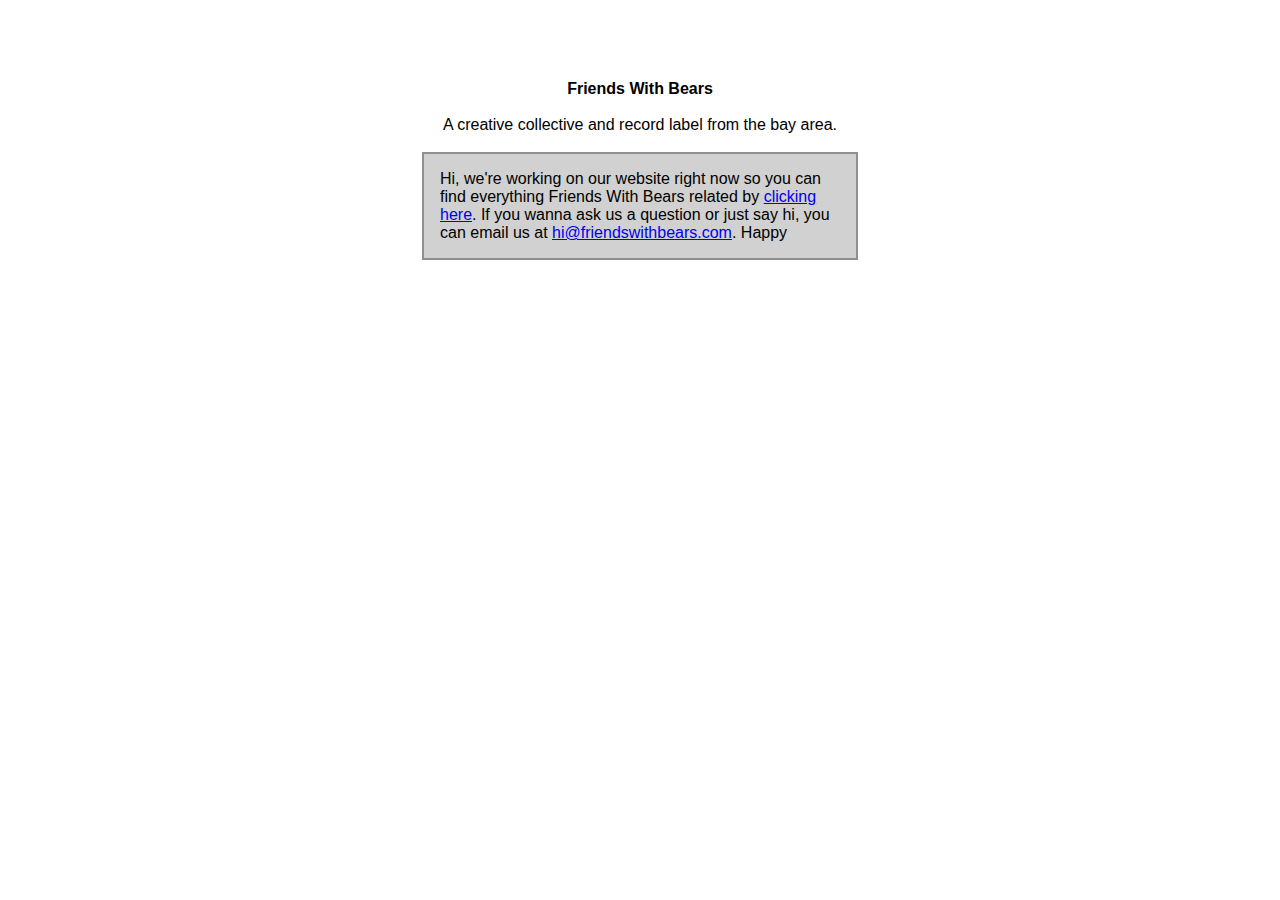
==== commit f01ad682: "Add files via upload" ====
--- a/index.html
+++ b/index.html
@@ -1,11 +1,10 @@
 <html>
-	
 	<head>
 		<title>Friends With Bears Records</title>
-	
+		
 		<meta charset="UTF-8">
 		<meta name="description"
-			content="Friends With Bears Records Official Website · Bears Make Great Friends - Since 2021 | Discover artists, playlists, merchandise, and how to reach us.">
+			content="A creative collective and record label from the bay area. · Friends With Bears Records Official Website · Bears Make Great Friends - Since 2021 | Discover artists, playlists, merchandise, and how to reach us.">
 		<meta name="keywords" content="Friends With Bears, Record Label, Aster Sterling, Phonetex">
 		<meta name="robots" content="index, follow" />
 		<meta name="MobileOptimized" content="width" />
@@ -17,193 +16,74 @@
 		<meta property=“og:image” content=“https://friendswithbears.com/assets/social-image.jpg”>
 		<meta property=“og:url” content=“https://friendswithbears.com”>
 		<meta name=“twitter:card” content=“summary_large_image”>
-	
-		<link rel="stylesheet" href="style.css">
+		
+		<style>
+			body {
+				margin: 0;
+				padding: 0;
+			}
+			
+			h1, h2, p {
+				margin: 0;
+				padding: 0;
+				font-size: 1em;
+				font-family: helvetica;
+			}
+			
+			h2 {
+				font-weight: 400;
+			}
+			
+			#container {
+			padding-top: 5em;
+			}
+			
+			#stickynote {
+				width: 25em;
+				height: auto;
+				padding: 1em;
+				display: flex;
+				align-items: center;
+				justify-content: center;
+				background: #d1d1d1;
+				border: 2px solid #8f8f8f;
+				text-align: left;
+			}
+		</style>
+		<script>
+			var specials;
+			var today=moment();
+			var day= today.day();
+			console.log("day",day)
+			switch(day){
+			case 1:
+			 specials = "$0.70 Wings All Day";
+			break;
+			case 2:
+			 specials = "$1.25 Tacos All Day";
+			break;
+			  case 3:
+			   specials = "$0.70 Wings All Day";
+			break;
+			  case 4:
+				specials = "$6.49 Steak or Chicken Philly";
+			break;
+			 default:
+				 specials = "";
+			break;
+			}
+		console.log(specials)
+		</script>
 	</head>
-	
 	<body>
-		<header>
-			<div class="left">
-				<ul>
-					<li><a href="#roster">Artists</a></li>
-					<li><a href="#releases">Releases</a></li>
-				</ul>
-			</div>
-			<div class="center">
-				<center>
-					<img id="header-logo" src="assets/duo-logo.png">
-				</center>
-			</div>
-			<div class="right">
-				<div id="stupid-button">
-					<a href="https://shop.friendswithbears.com" target="blank">
-						<button>
-								Store
-								<img src="assets/link-icon.png">
-							</button></a>
-				</div>
-			</div>
-		</header>
-		<div id="spotlight">
-			<center>
-				<img class="title" src="assets/title.png" alt="Friends With Bears Records">
-				<img id="spotlight" src="assets/spotlight.jpg" alt="Friends With Bears Records logo collage">
-			</center>
-		</div>
-	
-		<div id="roster">
-	
-			<img class="title" src="assets/our-artists.png" alt="Our Artists">
-	
-			<p>
-				Meet our artists! (in order of appearance) <a href="https://instagram.com/astersterling"
-					target="_blank">Aster Sterling</a> likes cats & pineapple juice, <a
-					href="https://instagram.com/aprilfridae" target="_blank">April Fridae</a> watches bird feeder
-				videos to fall asleep, <a href="https://instagram.com/p1ugp_" target="_blank">Plugp</a> will never turn down
-				tea or crumpets, and <a href="https://instagram.com/mare_music" target="_blank">Mare</a> is the queen of San
-				Francisco.
-			</p>
-			<div class="button-enclosure">
-				<a href="https://open.spotify.com/playlist/3HQ9Eih5ivtR82uxAhouwL?si=9844025655944751" target="_blank">
-					<button>Explore our sound . . .</button>
-				</a>
-			</div>
-			<div class="container">
-				<div class="image">
-					<a href="https://instagram.com/astersterling" target="_blank">
-						<img src="assets/aster-sterling.png" alt="Aster Sterling - Friends With Bears Records" />
-					</a>
-				</div>
-				<div class="image">
-					<a href="https://instagram.com/aprilfridae" target="_blank">
-						<img src="assets/april-fridae.png" alt="April Fridae - Friends With Bears Records" />
-					</a>
-				</div>
-				<div class="image">
-					<a href="https://instagram.com/p1ugp_" alt="Plugp - Friends With Bears Records" target="_blank">
-						<img src="assets/plugp.png" />
-					</a>
-				</div>
-				<div class="image">
-					<a href="https://instagram.com/mare_music" alt="Mare - Friends With Bears Records" target="_blank">
-						<img src="assets/mare.png" />
-					</a>
-				</div>
+		<center>
+		<div id="container">
+			<h1>Friends With Bears</h1><br>
+			<h2>A creative collective and record label from the bay area.</h2><br>
+			<div id="stickynote">
+				<p>Hi, we're working on our website right now so you can find everything Friends With Bears related by <a href="https://bit.ly/m/friendswithbears" target="_blank">clicking here</a>. If you wanna ask us a question or just say hi, you can email us at <a href="mailto:hi@friendswithbears.com" target="_blank">hi@friendswithbears.com</a>. Happy</p> <h2 id="specials"></h2>
 			</div>
 		</div>
-	
-	
-		<div id="releases">
-			<img class="title" src="assets/new-releases.png">
-	
-			<p>
-				Here are our most recent releases, take a listen, we hope you enjoy! You can listen to our entire
-				discography by clicking the button bellow.
-			</p>
-			<div class="button-enclosure">
-				<a href="https://open.spotify.com/playlist/3HQ9Eih5ivtR82uxAhouwL?si=9844025655944751" target="_blank">
-					<button class="release-button">Explore our discography . . .</button>
-				</a>
-				<div class="release-item">
-					<img src="assets/undo-me.jpg" alt="Undo Me by April Fridae & Aster Sterling - Friends With Bears Records">
-					<div class="release-info">
-						<h2>Undo Me</h2>
-						<p>April Fridae & Aster Sterling</p>
-					</div>
-					<div class="button-align">
-						<a href="https://open.spotify.com/album/4duKCvGvYPVr4cT0wiRdWD?si=ggFTEcAbTx6wtRKbNeDiHQ"
-							target="_blank">
-							<button class="release-button">Listen</button>
-						</a>
-					</div>
-				</div>
-	
-				<div class="bumper">
-				</div>
-	
-				<div class="release-item">
-					<img src="assets/i-am-here.jpg" alt="I Am Here by Aster Sterling - Friends With Bears Records">
-					<div class="release-info">
-						<h2>I Am Here</h2>
-						<p>Aster Sterling</p>
-					</div>
-					<div class="button-align">
-						<a href="https://open.spotify.com/track/0dxuBN7qW9ArRKNJ60ViyL?si=19de8058eb4e40a3" target="_blank">
-							<button class="release-button">Listen</button>
-						</a>
-					</div>
-				</div>
-	
-				<div class="bumper">
-				</div>
-	
-	
-				<div class="release-item">
-					<img src="assets/comunita.jpg" alt="Comunita by Aster Sterling - Friends With Bears Records">
-					<div class="release-info">
-						<h2>Comunita</h2>
-						<p>Aster Sterling</p>
-					</div>
-					<div class="button-align">
-						<a href="https://open.spotify.com/track/17mpEbczNUAcxjgOCg9xbO?si=531ae41b6b464b33" target="_blank">
-							<button class="release-button">Listen</button>
-						</a>
-					</div>
-				</div>
-	
-				<div class="bumper">
-				</div>
-	
-				<div class="release-item">
-					<img src="assets/resolve.jpg" alt="Resolve by April Fridae, Aster Sterling, & Jacy Nyte - Friends With Bears Records">
-					<div class="release-info">
-						<h2>Resolve</h2>
-						<p>April Fridae, Aster Sterling, & Jacy Nyte</p>
-					</div>
-					<div class="button-align">
-						<a href="https://open.spotify.com/album/2ZjanIPS4WVSndc6r8HCfh?si=TPWV5bSKTbCIY2yBR1oPUw"
-							target="_blank">
-							<button class="release-button">Listen</button>
-						</a>
-					</div>
-				</div>
-	
-				<div class="bumper">
-				</div>
-				<div id="release-footer">
-				</div>
-	
-			</div>
-		</div>
-	
-		<footer>
-			<div id="footer-content">
-				<div id="footer-logo">
-					<img src="assets/duo-logo.png">
-				</div>
-				<div id="footer-newsletter">
-					<ul>
-						<li>
-							<p>Navigate</p>
-						</li>
-						<br>
-						<li><a href="#roster">Artists</a></li>
-						<li><a href="#releases">Releases</a></li>
-						<li><a href="https://store.friendswithbears.com">Store</a></li>
-						<li><a href="mailto:hi@friendswithbears.com">Contact</a></li>
-					</ul>
-				</div>
-				<div id="footer-socials">
-					<ul>
-						<li><a href="https://instagram.com/friendsbears">Instagram</a></li>
-						<li><a href="https://twitter.com/friendsbears">Twitter</a></li>
-						<li><a href="https://youtube.com/@friendswithbears">YouTube</a></li>
-					</ul>
-				</div>
-				<div id="footer-copyright">
-					<p>&#169 2023 Friends With Bears Records LLC.</p>
-				</div>
-		</footer>
+		</center>
 	</body>
-	
-	</html>+</html>